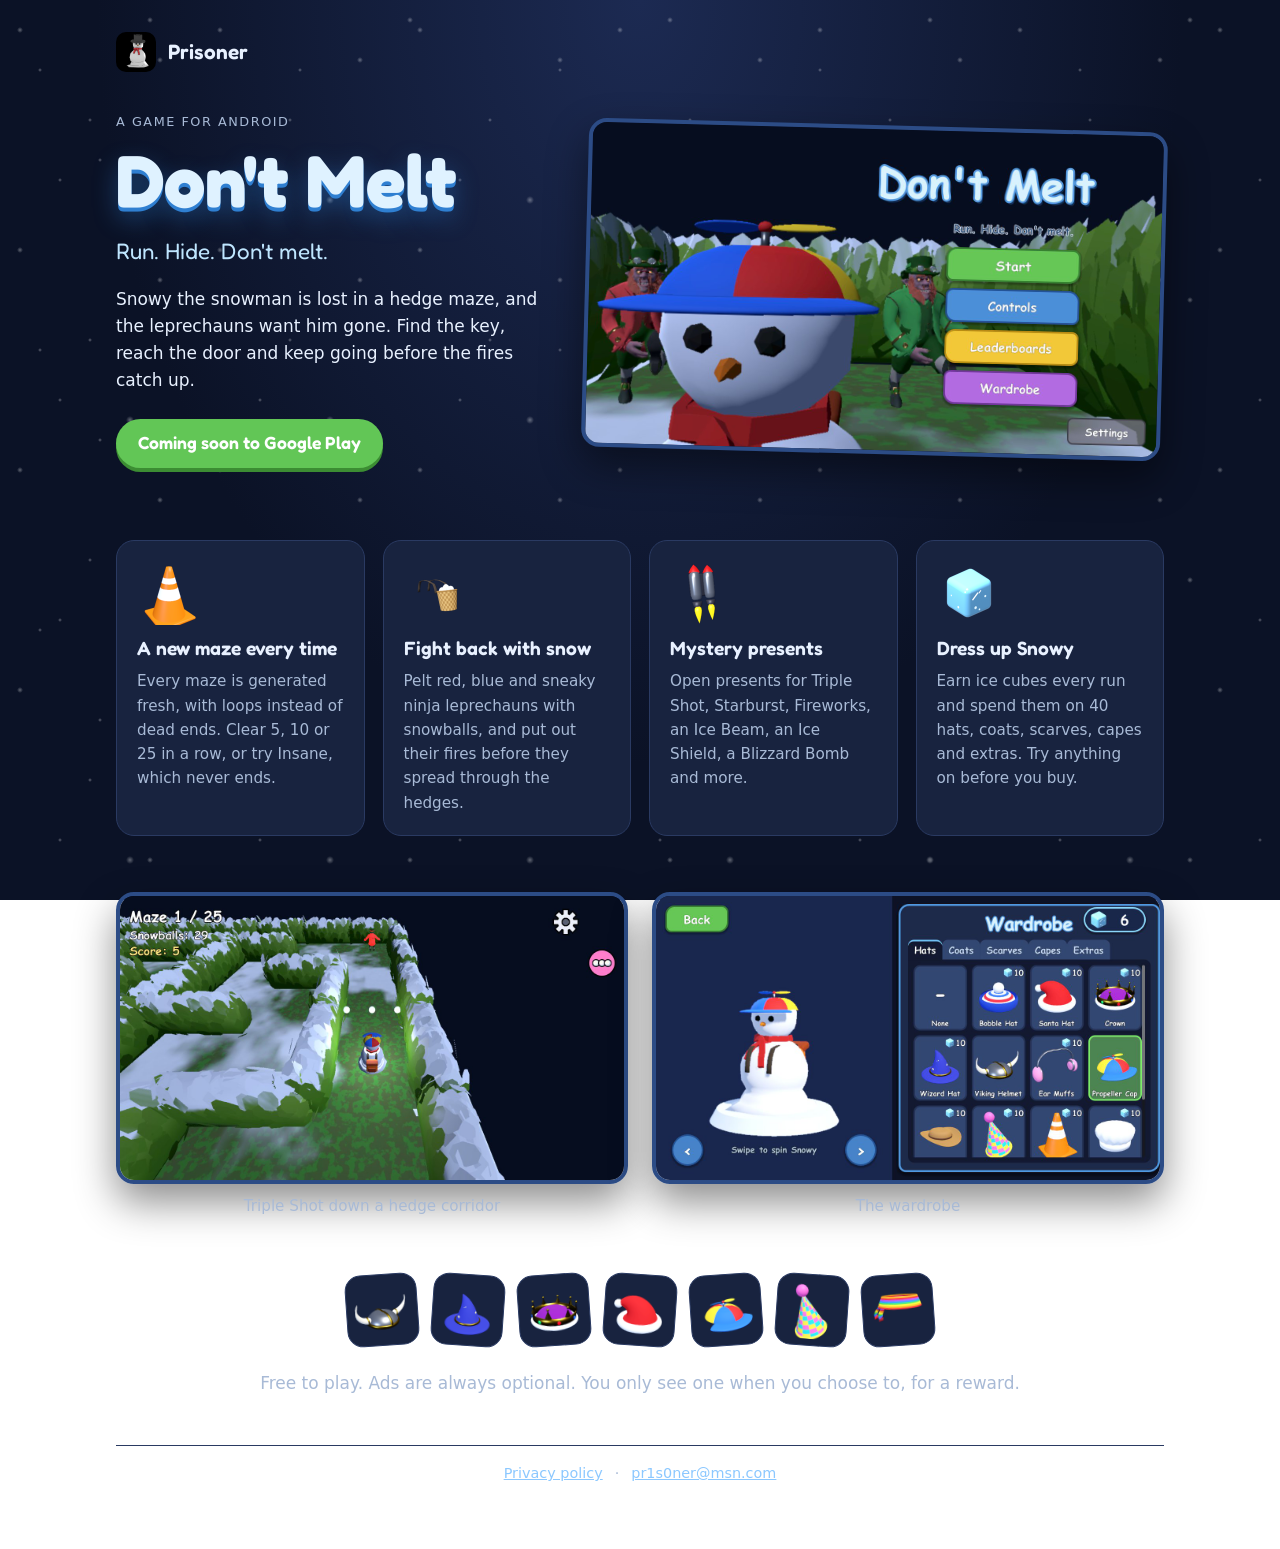
==== index.html @ ba204a8a "Website for Prisoner: home page and Don't Melt privacy policy Co-Authored-By: Claude Opus 5.5 <norep" ====
<!doctype html>
<html lang="en">
<head>
  <meta charset="utf-8">
  <meta name="viewport" content="width=device-width, initial-scale=1">
  <title>Prisoner Games</title>
  <meta name="description" content="Games by Prisoner, including Don't Melt for Android: a snowman racing through hedge mazes away from fire-starting leprechauns.">
  <link rel="icon" href="img/favicon.png">
  <link rel="preconnect" href="https://fonts.googleapis.com">
  <link rel="preconnect" href="https://fonts.gstatic.com" crossorigin>
  <link href="https://fonts.googleapis.com/css2?family=Fredoka:wght@500;600;700&display=swap" rel="stylesheet">
  <link rel="stylesheet" href="style.css">
</head>
<body class="home">
  <div class="snow" aria-hidden="true"></div>

  <main>
    <header class="topbar">
      <img src="img/icon.png" alt="" width="40" height="40">
      <span>Prisoner</span>
    </header>

    <section class="hero">
      <div class="hero-text">
        <p class="eyebrow">A game for Android</p>
        <h1>Don't Melt</h1>
        <p class="tagline">Run. Hide. Don't melt.</p>
        <p>Snowy the snowman is lost in a hedge maze, and the leprechauns want him gone. Find the key, reach the door and keep going before the fires catch up.</p>
        <span class="badge">Coming soon to Google Play</span>
      </div>
      <figure class="hero-shot">
        <img src="img/hero.jpg" alt="The Don't Melt title screen: Snowy in a propeller cap, with two leprechauns behind him" width="1280" height="720">
      </figure>
    </section>

    <section class="features">
      <article class="feature">
        <img src="img/traffic_cone.png" alt="" width="64" height="64">
        <h2>A new maze every time</h2>
        <p>Every maze is generated fresh, with loops instead of dead ends. Clear 5, 10 or 25 in a row, or try Insane, which never ends.</p>
      </article>
      <article class="feature">
        <img src="img/snowball_basket.png" alt="" width="64" height="64">
        <h2>Fight back with snow</h2>
        <p>Pelt red, blue and sneaky ninja leprechauns with snowballs, and put out their fires before they spread through the hedges.</p>
      </article>
      <article class="feature">
        <img src="img/jetpack.png" alt="" width="64" height="64">
        <h2>Mystery presents</h2>
        <p>Open presents for Triple Shot, Starburst, Fireworks, an Ice Beam, an Ice Shield, a Blizzard Bomb and more.</p>
      </article>
      <article class="feature">
        <img src="img/ice_cube.png" alt="" width="64" height="64">
        <h2>Dress up Snowy</h2>
        <p>Earn ice cubes every run and spend them on 40 hats, coats, scarves, capes and extras. Try anything on before you buy.</p>
      </article>
    </section>

    <section class="shots">
      <figure>
        <img src="img/gameplay.jpg" alt="Snowy throws three snowballs down a snowy hedge corridor towards a leprechaun" width="1280" height="720" loading="lazy">
        <figcaption>Triple Shot down a hedge corridor</figcaption>
      </figure>
      <figure>
        <img src="img/wardrobe.jpg" alt="The wardrobe screen, with Snowy on the left and a grid of hats to try on" width="1280" height="720" loading="lazy">
        <figcaption>The wardrobe</figcaption>
      </figure>
    </section>

    <section class="hats" aria-label="A few of the wardrobe items">
      <img src="img/viking_helmet.png" alt="Viking helmet" width="72" height="72">
      <img src="img/wizard_hat.png" alt="Wizard hat" width="72" height="72">
      <img src="img/crown.png" alt="Crown" width="72" height="72">
      <img src="img/santa_hat.png" alt="Santa hat" width="72" height="72">
      <img src="img/propeller_cap.png" alt="Propeller cap" width="72" height="72">
      <img src="img/party_hat.png" alt="Party hat" width="72" height="72">
      <img src="img/rainbow_scarf.png" alt="Rainbow scarf" width="72" height="72">
    </section>

    <p class="fair">Free to play. Ads are always optional. You only see one when you choose to, for a reward.</p>

    <footer>
      <a href="privacy.html">Privacy policy</a>
      <span>&middot;</span>
      <a href="mailto:pr1s0ner@msn.com">pr1s0ner@msn.com</a>
    </footer>
  </main>
</body>
</html>
---- style.css ----
:root {
  --bg: #eef4fb;
  --card: #ffffff;
  --text: #1d2737;
  --muted: #5a6a80;
  --accent: #2f7fd1;
  --line: #d6e2f0;
}

@media (prefers-color-scheme: dark) {
  :root {
    --bg: #1e2638;
    --card: #27324a;
    --text: #e6eefa;
    --muted: #a9b8cc;
    --accent: #7fbaf5;
    --line: #3a4866;
  }
}

* { box-sizing: border-box; }

body {
  margin: 0;
  background: var(--bg);
  color: var(--text);
  font: 17px/1.6 system-ui, -apple-system, "Segoe UI", Roboto, sans-serif;
}

main {
  max-width: 760px;
  margin: 0 auto;
  padding: 32px 16px 64px;
}

header { margin-bottom: 24px; }
header a { color: var(--muted); text-decoration: none; }

h1 { font-size: 2rem; line-height: 1.2; margin: 0 0 8px; }
h2 { font-size: 1.25rem; margin: 32px 0 8px; }

a { color: var(--accent); }

.card {
  background: var(--card);
  border: 1px solid var(--line);
  border-radius: 14px;
  padding: 20px 22px;
  margin: 16px 0;
}

.card h2 { margin-top: 0; }
.muted { color: var(--muted); }

ul { padding-left: 1.3em; }
li { margin: 4px 0; }

footer {
  margin-top: 48px;
  padding-top: 16px;
  border-top: 1px solid var(--line);
  color: var(--muted);
  font-size: 0.9rem;
}

/* ---- Home page: the game's own night-sky look, in both light and dark mode ---- */

body.home {
  --bg: #0b1226;
  --card: #18233f;
  --text: #e8f1ff;
  --muted: #a8bad6;
  --accent: #8cc8ff;
  --line: #2a3a62;
  --ice: #bfe6ff;
  --green: #62c656;
  background: radial-gradient(ellipse at top, #1c2a52 0%, var(--bg) 60%) fixed;
  overflow-x: hidden;
}

.home main {
  position: relative;
  max-width: 1080px;
}

.home h1,
.home h2,
.home .topbar span,
.home .tagline,
.home .badge {
  font-family: "Fredoka", system-ui, sans-serif;
}

.topbar {
  display: flex;
  align-items: center;
  gap: 12px;
  font-size: 1.3rem;
  font-weight: 600;
  margin-bottom: 40px;
}

.topbar img { border-radius: 10px; }

.hero {
  display: grid;
  grid-template-columns: 1fr 1.35fr;
  gap: 40px;
  align-items: center;
}

.eyebrow {
  margin: 0;
  color: var(--muted);
  text-transform: uppercase;
  letter-spacing: 0.12em;
  font-size: 0.8rem;
}

.home h1 {
  font-size: clamp(2.8rem, 7vw, 4.6rem);
  font-weight: 700;
  color: #dff2ff;
  margin: 4px 0 0;
  text-shadow: 0 4px 0 #2f7fd1, 0 10px 24px rgba(47, 127, 209, 0.45);
}

.tagline {
  font-size: 1.4rem;
  color: var(--ice);
  margin: 8px 0 16px;
}

.badge {
  display: inline-block;
  margin-top: 8px;
  padding: 10px 22px;
  border-radius: 999px;
  background: var(--green);
  color: #fff;
  font-weight: 600;
  font-size: 1.1rem;
  box-shadow: 0 4px 0 #3c8d33;
}

figure { margin: 0; }

.hero-shot img,
.shots img {
  display: block;
  width: 100%;
  height: auto;
  border-radius: 18px;
  border: 4px solid #2c4c86;
  box-shadow: 0 18px 40px rgba(0, 0, 0, 0.45);
}

.hero-shot img { transform: rotate(1.5deg); }

.features {
  display: grid;
  grid-template-columns: repeat(4, 1fr);
  gap: 18px;
  margin: 72px 0 56px;
}

.feature {
  background: var(--card);
  border: 1px solid var(--line);
  border-radius: 18px;
  padding: 20px;
}

.feature img { display: block; margin-bottom: 8px; }
.feature h2 { margin: 0 0 6px; font-size: 1.2rem; font-weight: 600; }
.feature p { margin: 0; color: var(--muted); font-size: 0.95rem; }

.shots {
  display: grid;
  grid-template-columns: 1fr 1fr;
  gap: 24px;
}

.shots figcaption {
  margin-top: 10px;
  text-align: center;
  color: var(--muted);
  font-size: 0.95rem;
}

.hats {
  display: flex;
  flex-wrap: wrap;
  justify-content: center;
  gap: 14px;
  margin: 56px 0 24px;
}

.hats img {
  background: var(--card);
  border: 1px solid var(--line);
  border-radius: 16px;
  padding: 6px;
  transition: transform 0.2s;
}

.hats img:nth-child(odd) { transform: rotate(-4deg); }
.hats img:nth-child(even) { transform: rotate(4deg); }
.hats img:hover { transform: rotate(0) scale(1.12); }

.fair {
  text-align: center;
  color: var(--muted);
}

.home footer {
  display: flex;
  justify-content: center;
  gap: 12px;
  flex-wrap: wrap;
}

/* Falling snow: three layers of dots drifting at different speeds. */
.snow {
  position: fixed;
  inset: 0;
  pointer-events: none;
  background-image:
    radial-gradient(3px 3px at 20px 30px, #fff, transparent),
    radial-gradient(2px 2px at 90px 120px, #fff, transparent),
    radial-gradient(3px 3px at 160px 60px, #fff, transparent),
    radial-gradient(2px 2px at 60px 180px, #fff, transparent),
    radial-gradient(4px 4px at 130px 200px, #fff, transparent);
  background-size: 200px 220px;
  opacity: 0.35;
  animation: snow 14s linear infinite;
}

.snow::after {
  content: "";
  position: absolute;
  inset: 0;
  background-image:
    radial-gradient(2px 2px at 40px 70px, #fff, transparent),
    radial-gradient(3px 3px at 150px 20px, #fff, transparent),
    radial-gradient(2px 2px at 100px 160px, #fff, transparent);
  background-size: 260px 280px;
  animation: snow 22s linear infinite;
}

@keyframes snow {
  from { background-position: 0 0; }
  to { background-position: 40px 660px; }
}

@media (prefers-reduced-motion: reduce) {
  .snow, .snow::after { animation: none; }
}

@media (max-width: 900px) {
  .hero { grid-template-columns: 1fr; gap: 28px; }
  .hero-shot img { transform: none; }
  .features { grid-template-columns: 1fr 1fr; margin-top: 48px; }
}

@media (max-width: 560px) {
  .features, .shots { grid-template-columns: 1fr; }
  .hats img { width: 56px; height: 56px; }
}
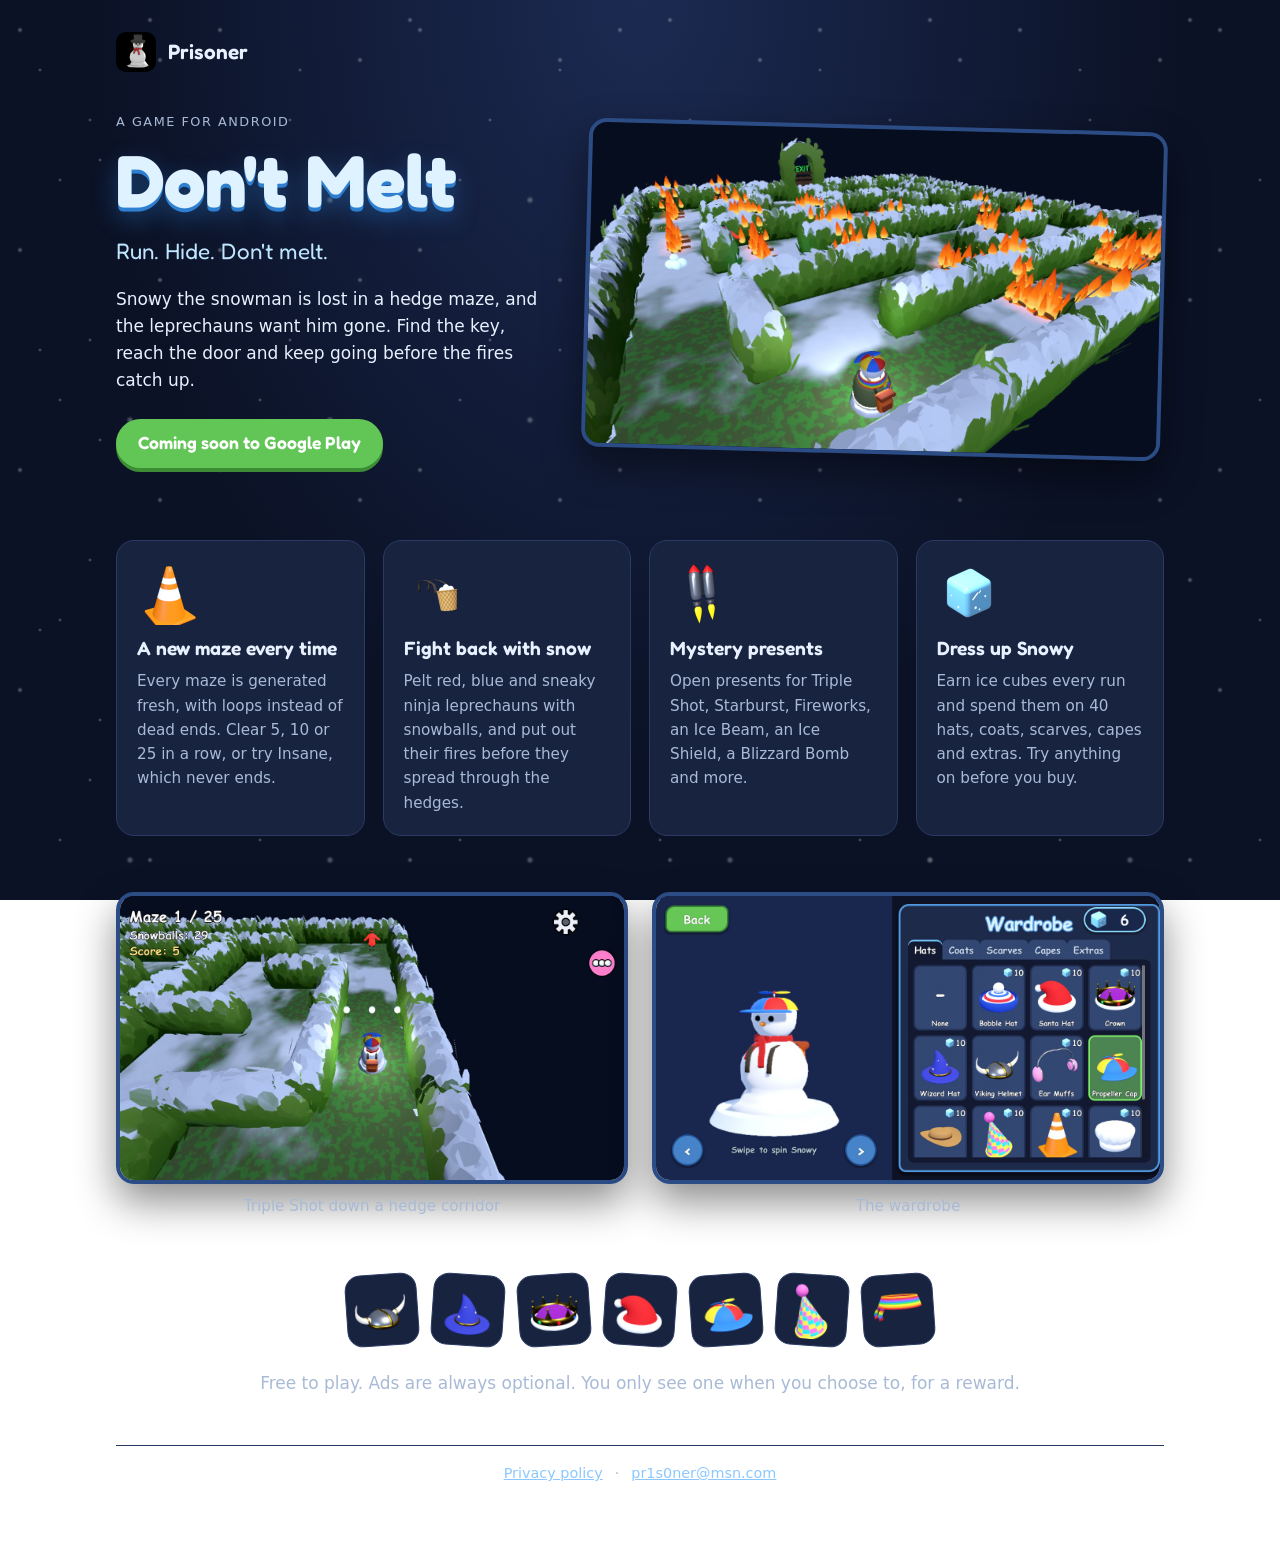
==== commit a31ac74a: "New hero picture: Snowy overlooking a burning maze Co-Authored-By: Claude Opus 5.5 <noreply@anthropi" ====
--- a/index.html
+++ b/index.html
@@ -29,7 +29,7 @@
         <span class="badge">Coming soon to Google Play</span>
       </div>
       <figure class="hero-shot">
-        <img src="img/hero.jpg" alt="The Don't Melt title screen: Snowy in a propeller cap, with two leprechauns behind him" width="1280" height="720">
+        <img src="img/hero.jpg" alt="Snowy in a propeller cap looks out over a snowy hedge maze, with fires burning through the corridors and along the hedges" width="1280" height="720">
       </figure>
     </section>
 
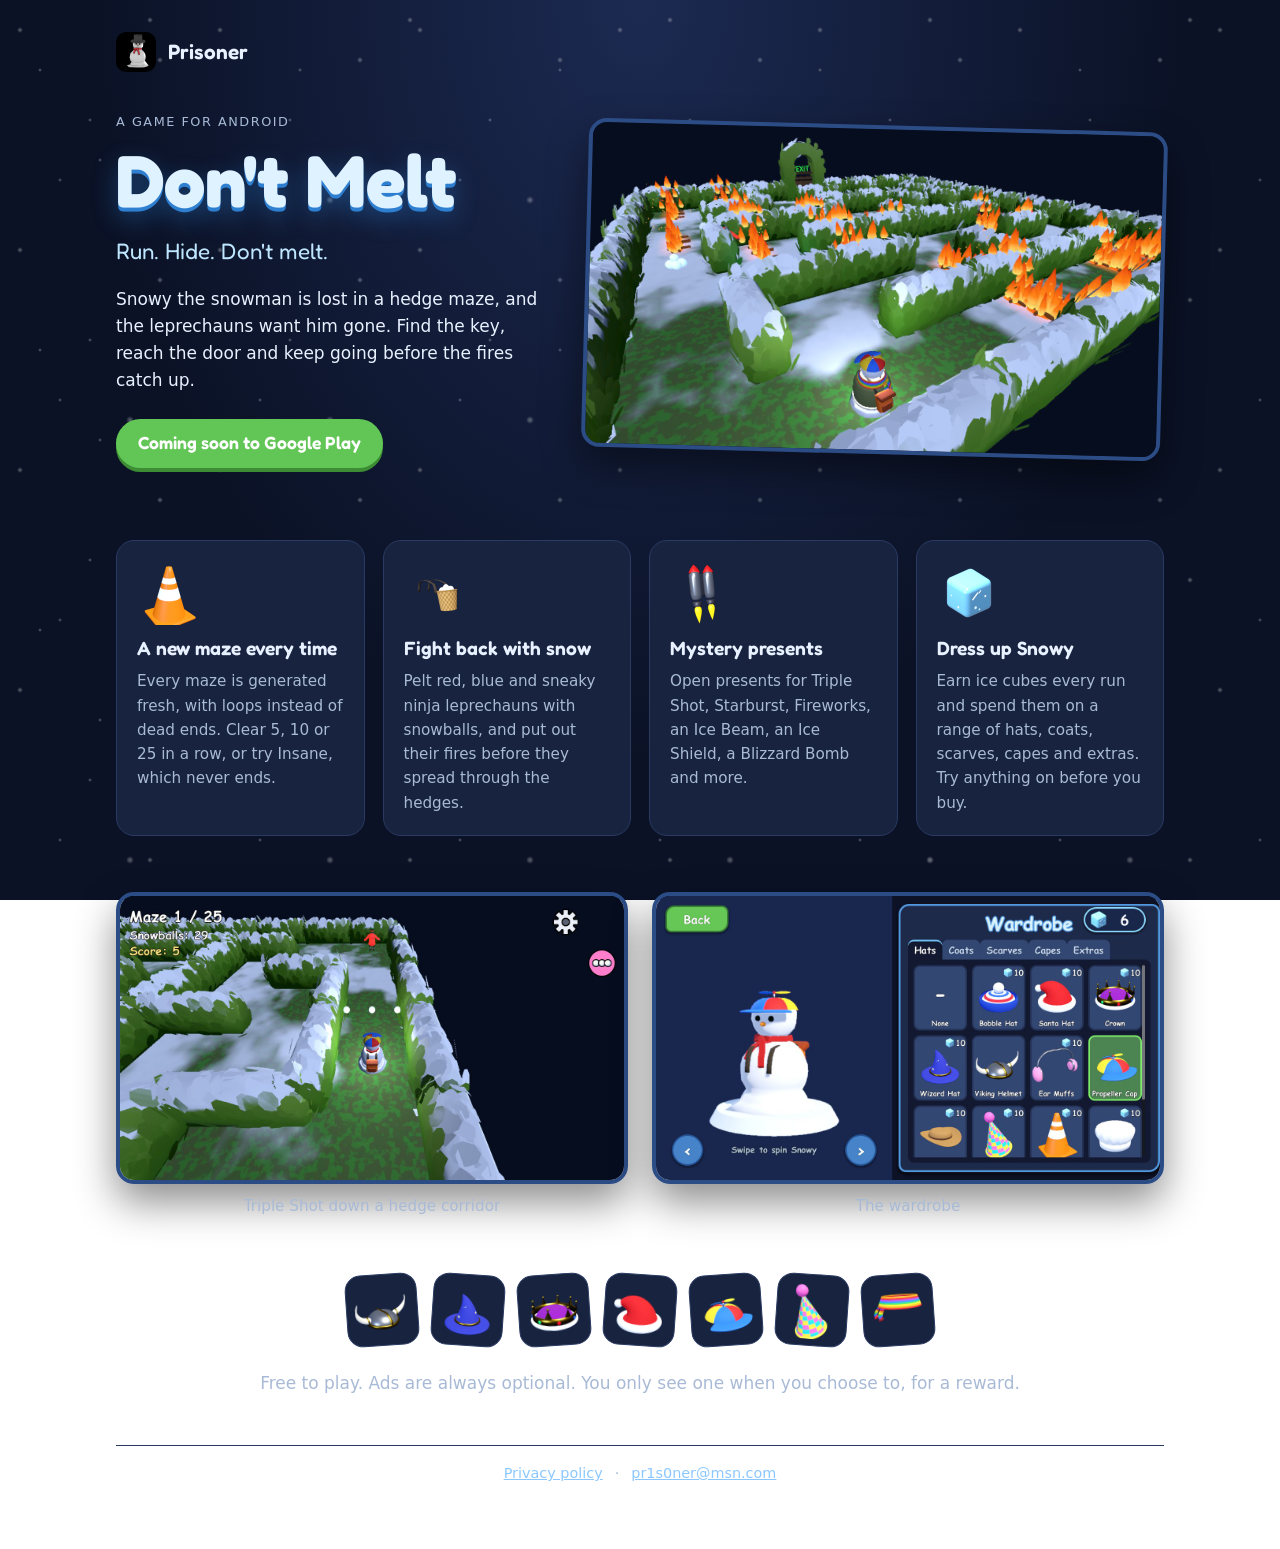
==== commit dc37ec39: "Say a range of wardrobe items rather than a fixed count Co-Authored-By: Claude Opus 5.5 <noreply@ant" ====
--- a/index.html
+++ b/index.html
@@ -52,7 +52,7 @@
       <article class="feature">
         <img src="img/ice_cube.png" alt="" width="64" height="64">
         <h2>Dress up Snowy</h2>
-        <p>Earn ice cubes every run and spend them on 40 hats, coats, scarves, capes and extras. Try anything on before you buy.</p>
+        <p>Earn ice cubes every run and spend them on a range of hats, coats, scarves, capes and extras. Try anything on before you buy.</p>
       </article>
     </section>
 
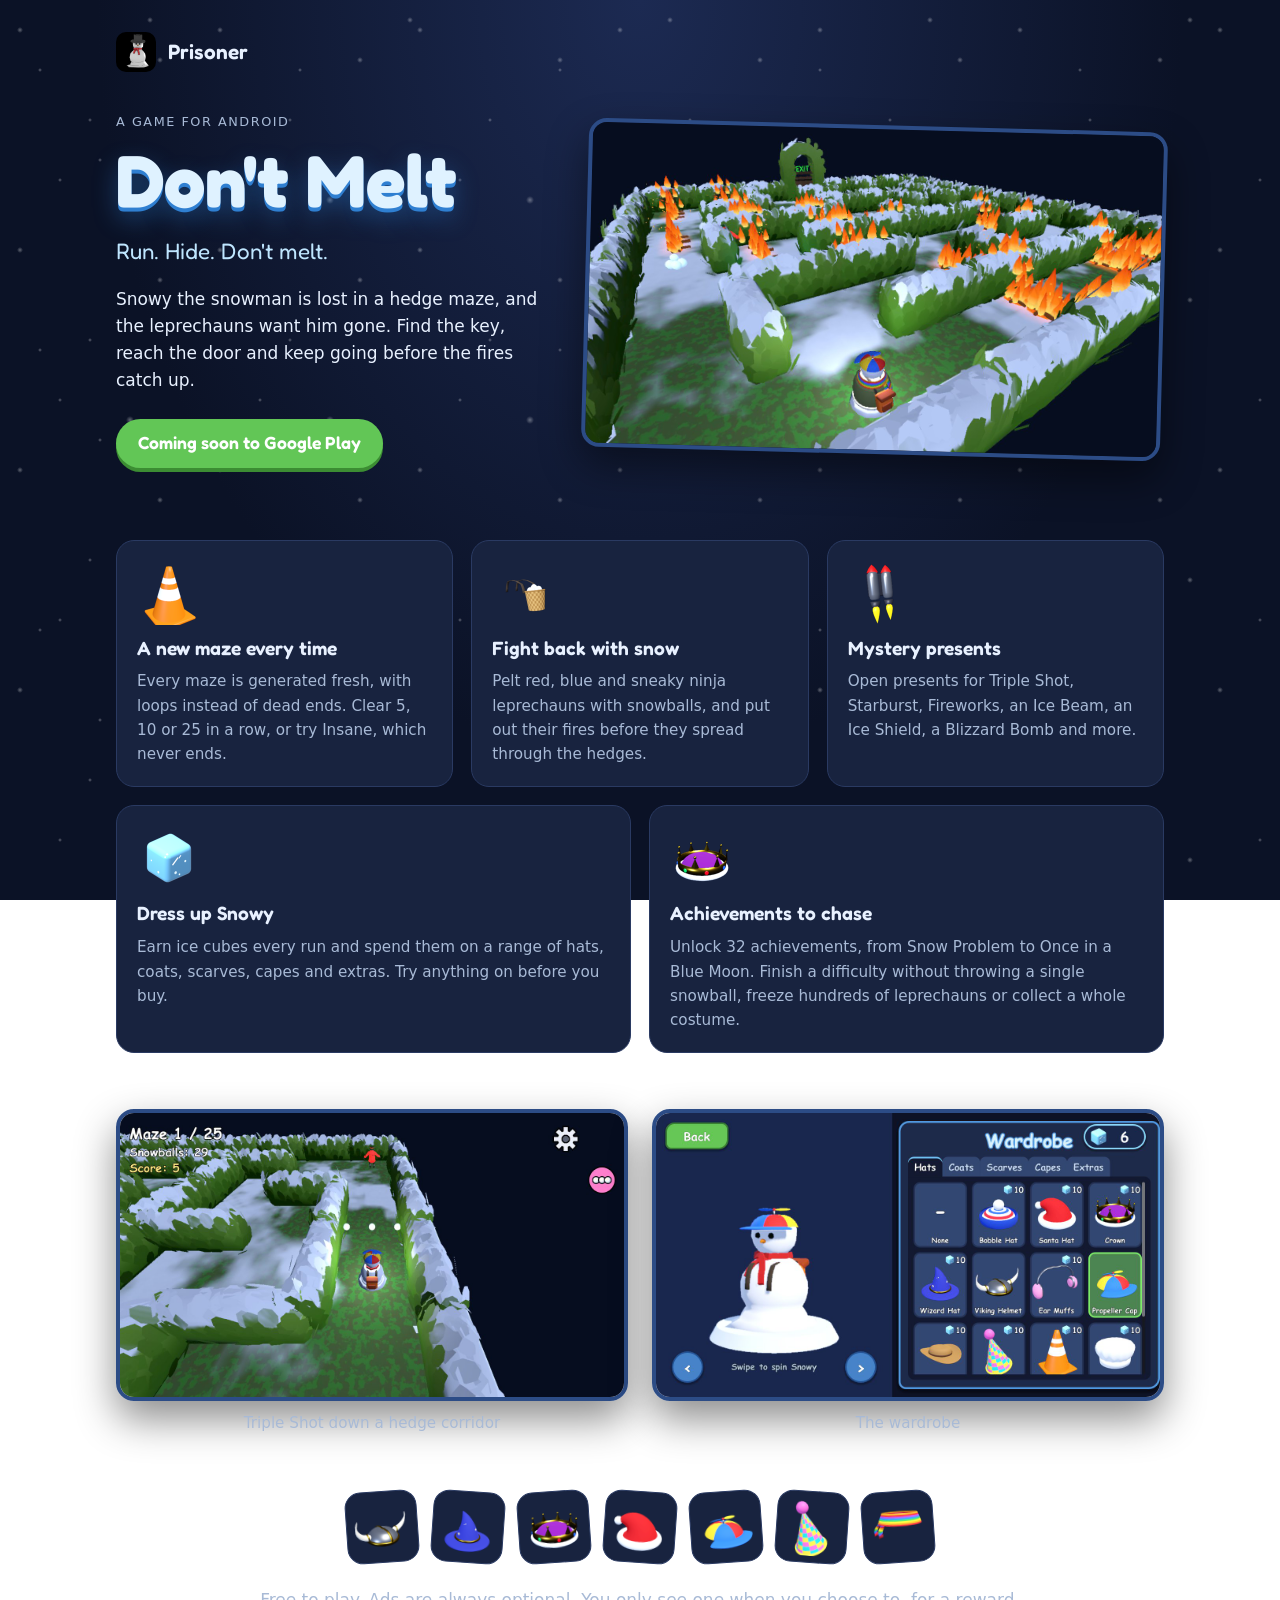
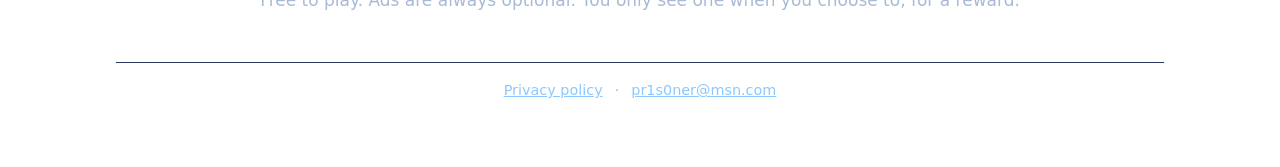
==== commit 708303a3: "Add achievements to the site and the privacy policy A fifth feature card for the 32 achievements, wi" ====
--- a/index.html
+++ b/index.html
@@ -54,6 +54,11 @@
         <h2>Dress up Snowy</h2>
         <p>Earn ice cubes every run and spend them on a range of hats, coats, scarves, capes and extras. Try anything on before you buy.</p>
       </article>
+      <article class="feature">
+        <img src="img/crown.png" alt="" width="64" height="64">
+        <h2>Achievements to chase</h2>
+        <p>Unlock 32 achievements, from Snow Problem to Once in a Blue Moon. Finish a difficulty without throwing a single snowball, freeze hundreds of leprechauns or collect a whole costume.</p>
+      </article>
     </section>
 
     <section class="shots">
--- a/style.css
+++ b/style.css
@@ -159,10 +159,14 @@
 
 .features {
   display: grid;
-  grid-template-columns: repeat(4, 1fr);
+  grid-template-columns: repeat(6, 1fr);
   gap: 18px;
   margin: 72px 0 56px;
 }
+
+/* Five cards: three across, then two. */
+.feature { grid-column: span 2; }
+.feature:nth-child(n+4) { grid-column: span 3; }
 
 .feature {
   background: var(--card);
@@ -261,6 +265,8 @@
   .hero { grid-template-columns: 1fr; gap: 28px; }
   .hero-shot img { transform: none; }
   .features { grid-template-columns: 1fr 1fr; margin-top: 48px; }
+  .feature, .feature:nth-child(n+4) { grid-column: auto; }
+  .feature:last-child { grid-column: 1 / -1; }
 }
 
 @media (max-width: 560px) {
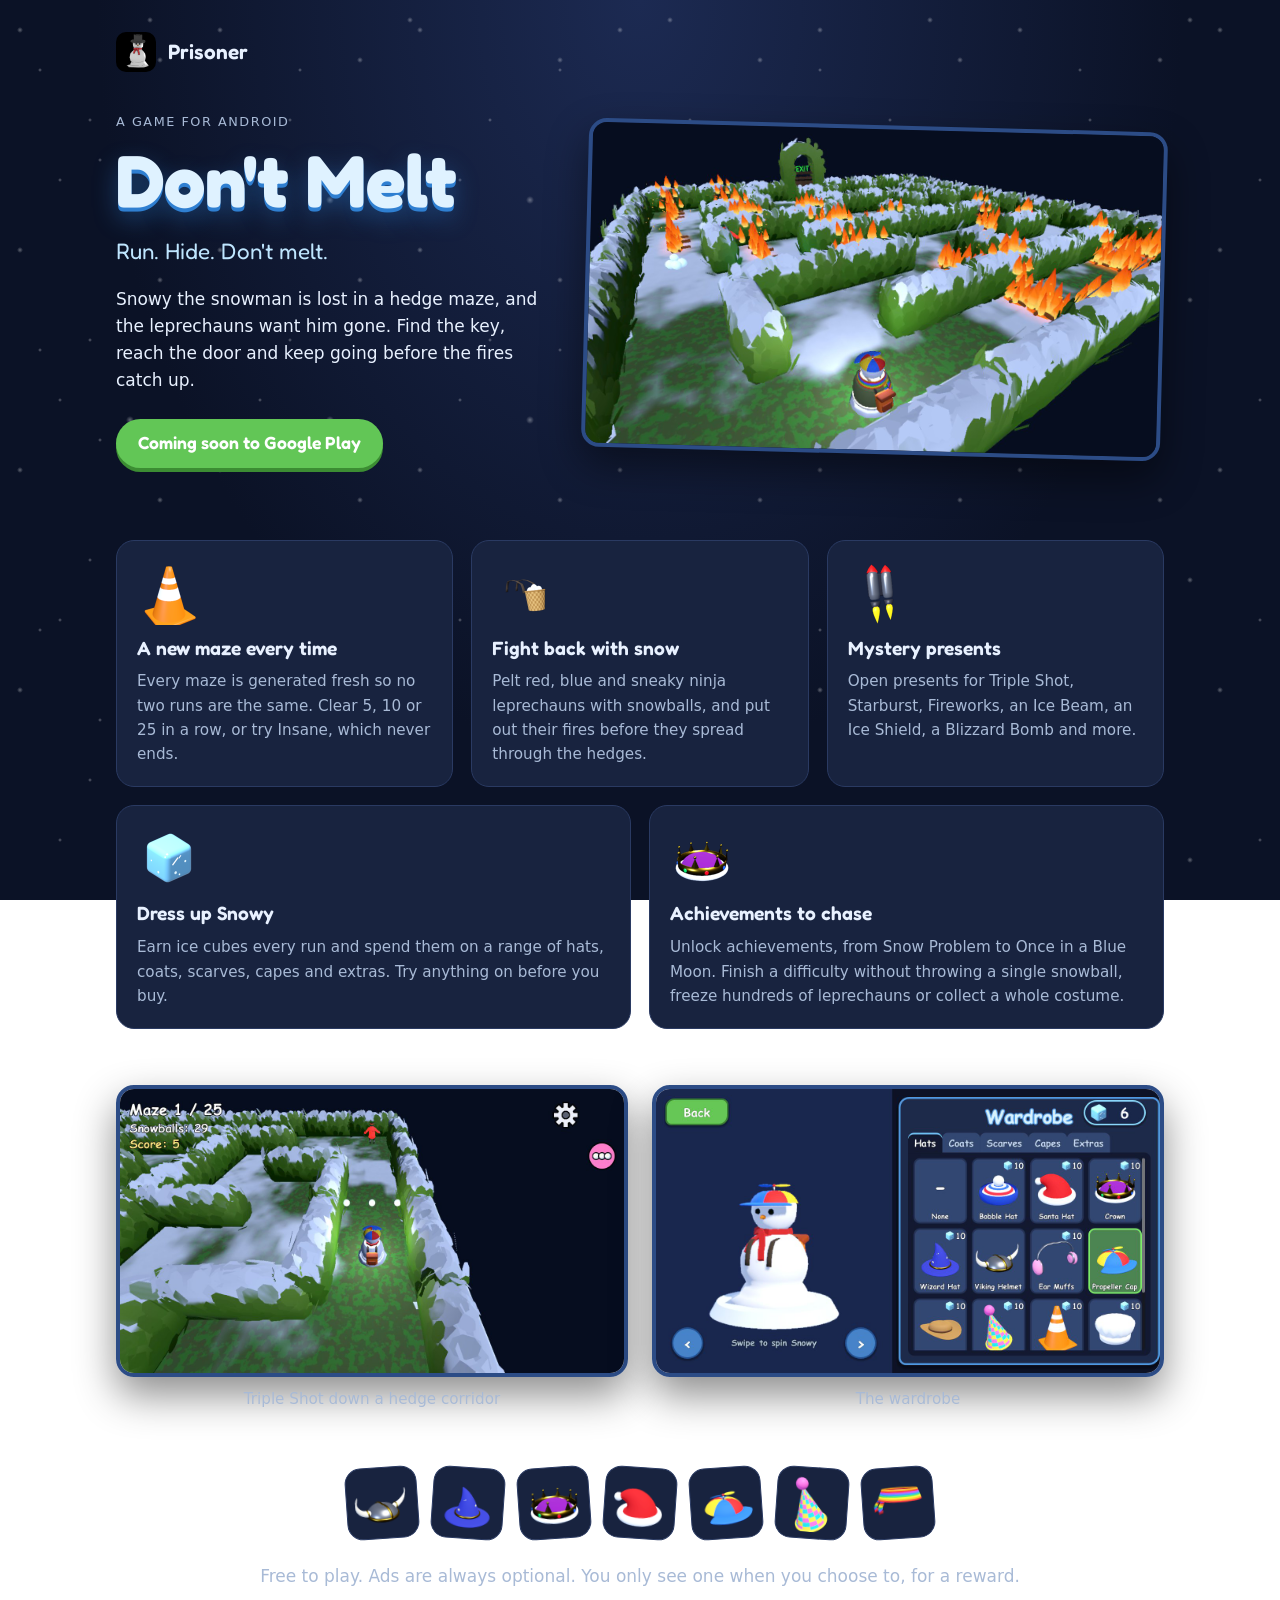
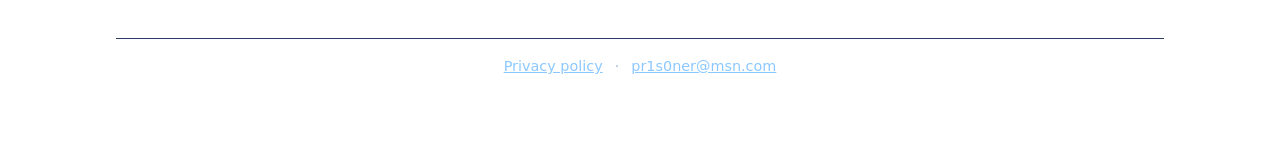
==== commit 530dedd8: "Match the feature cards to the store listing wording Co-Authored-By: Claude Opus 5.5 <noreply@anthro" ====
--- a/index.html
+++ b/index.html
@@ -37,7 +37,7 @@
       <article class="feature">
         <img src="img/traffic_cone.png" alt="" width="64" height="64">
         <h2>A new maze every time</h2>
-        <p>Every maze is generated fresh, with loops instead of dead ends. Clear 5, 10 or 25 in a row, or try Insane, which never ends.</p>
+        <p>Every maze is generated fresh so no two runs are the same. Clear 5, 10 or 25 in a row, or try Insane, which never ends.</p>
       </article>
       <article class="feature">
         <img src="img/snowball_basket.png" alt="" width="64" height="64">
@@ -57,7 +57,7 @@
       <article class="feature">
         <img src="img/crown.png" alt="" width="64" height="64">
         <h2>Achievements to chase</h2>
-        <p>Unlock 32 achievements, from Snow Problem to Once in a Blue Moon. Finish a difficulty without throwing a single snowball, freeze hundreds of leprechauns or collect a whole costume.</p>
+        <p>Unlock achievements, from Snow Problem to Once in a Blue Moon. Finish a difficulty without throwing a single snowball, freeze hundreds of leprechauns or collect a whole costume.</p>
       </article>
     </section>
 
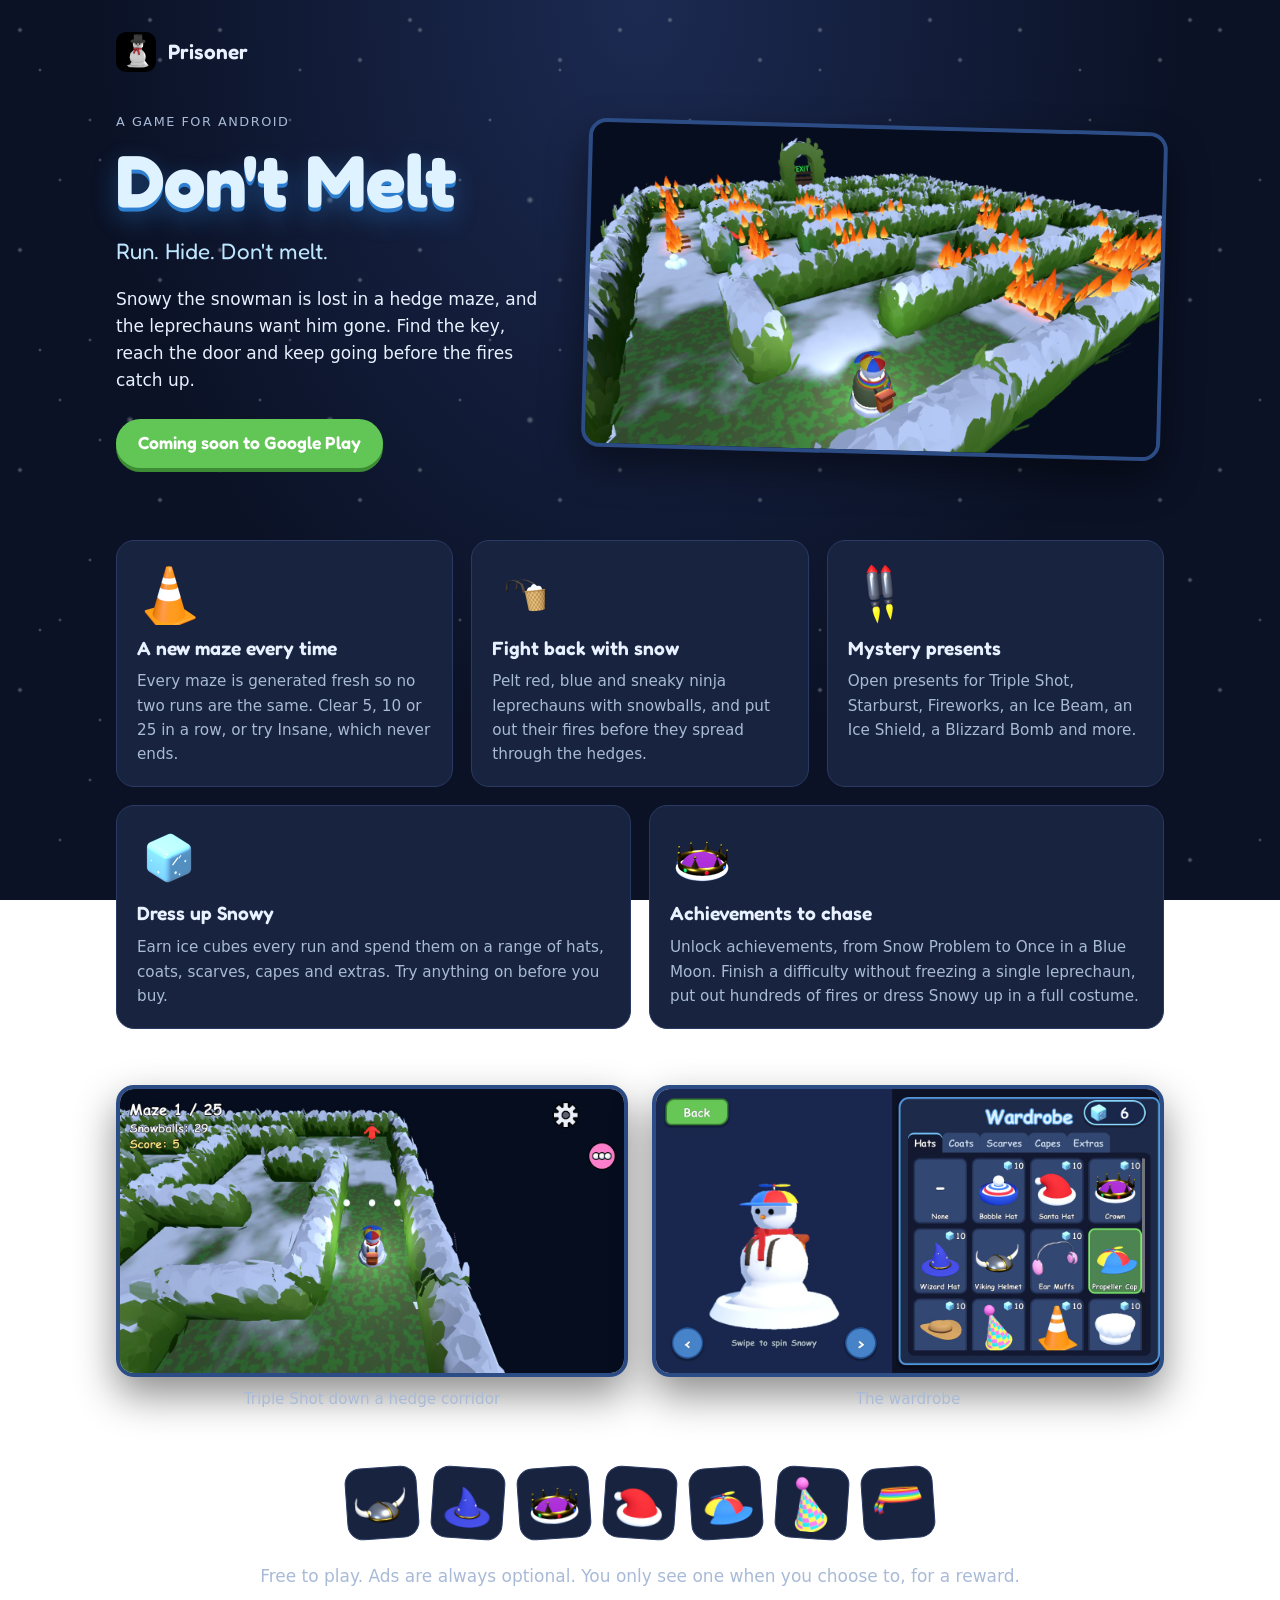
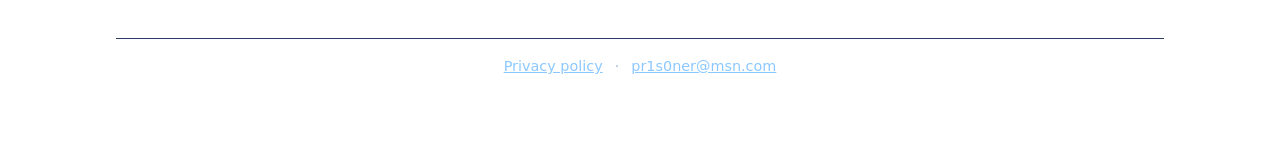
==== commit dfd393ef: "Describe the achievements as they now work Co-Authored-By: Claude Opus 5.5 <noreply@anthropic.com>" ====
--- a/index.html
+++ b/index.html
@@ -57,7 +57,7 @@
       <article class="feature">
         <img src="img/crown.png" alt="" width="64" height="64">
         <h2>Achievements to chase</h2>
-        <p>Unlock achievements, from Snow Problem to Once in a Blue Moon. Finish a difficulty without throwing a single snowball, freeze hundreds of leprechauns or collect a whole costume.</p>
+        <p>Unlock achievements, from Snow Problem to Once in a Blue Moon. Finish a difficulty without freezing a single leprechaun, put out hundreds of fires or dress Snowy up in a full costume.</p>
       </article>
     </section>
 
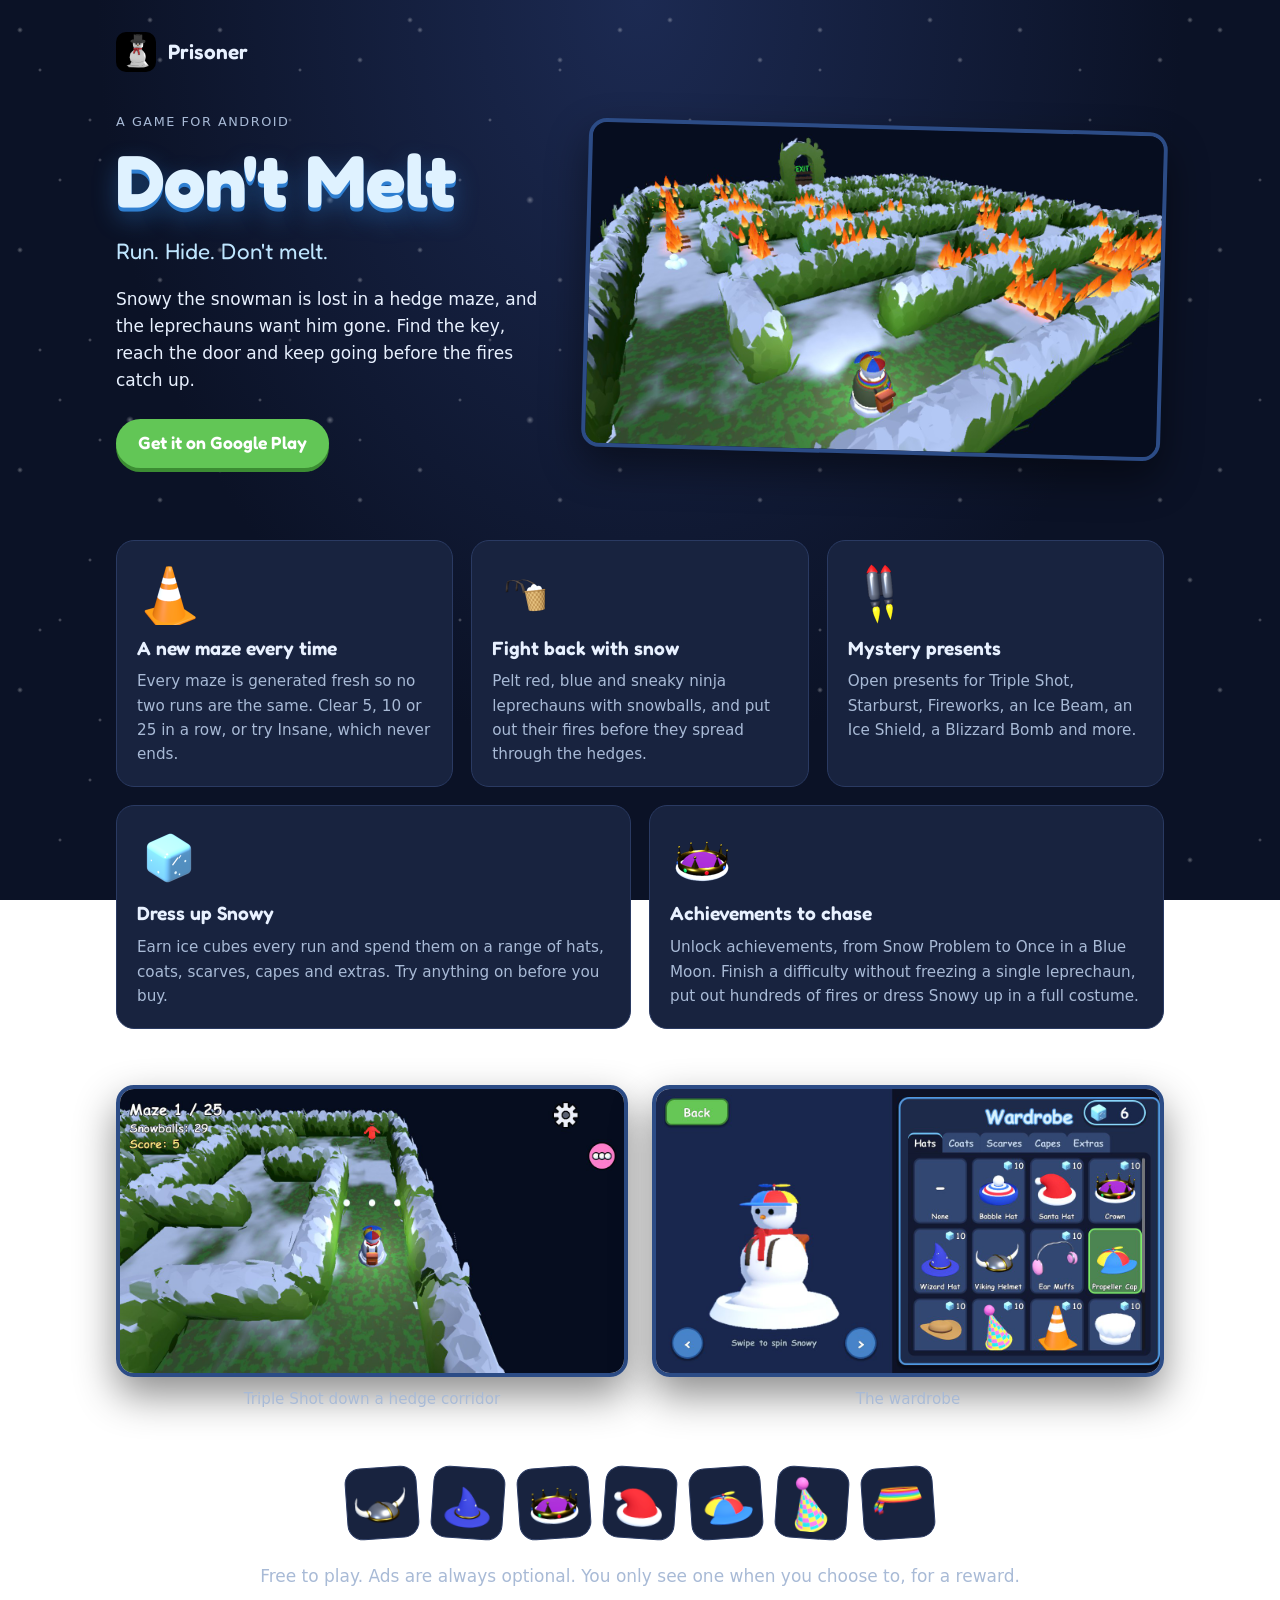
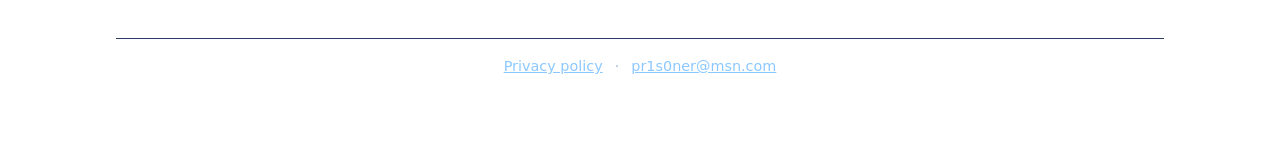
==== commit dbe13135: "Link the live Google Play listing The hero badge said the game was coming soon; it is now on Google " ====
--- a/index.html
+++ b/index.html
@@ -26,7 +26,7 @@
         <h1>Don't Melt</h1>
         <p class="tagline">Run. Hide. Don't melt.</p>
         <p>Snowy the snowman is lost in a hedge maze, and the leprechauns want him gone. Find the key, reach the door and keep going before the fires catch up.</p>
-        <span class="badge">Coming soon to Google Play</span>
+        <a class="badge" href="https://play.google.com/store/apps/details?id=io.dontmelt.game">Get it on Google Play</a>
       </div>
       <figure class="hero-shot">
         <img src="img/hero.jpg" alt="Snowy in a propeller cap looks out over a snowy hedge maze, with fires burning through the corridors and along the hedges" width="1280" height="720">
--- a/style.css
+++ b/style.css
@@ -141,6 +141,12 @@
   font-weight: 600;
   font-size: 1.1rem;
   box-shadow: 0 4px 0 #3c8d33;
+  text-decoration: none;
+}
+
+a.badge:hover,
+a.badge:focus-visible {
+  filter: brightness(1.08);
 }
 
 figure { margin: 0; }
